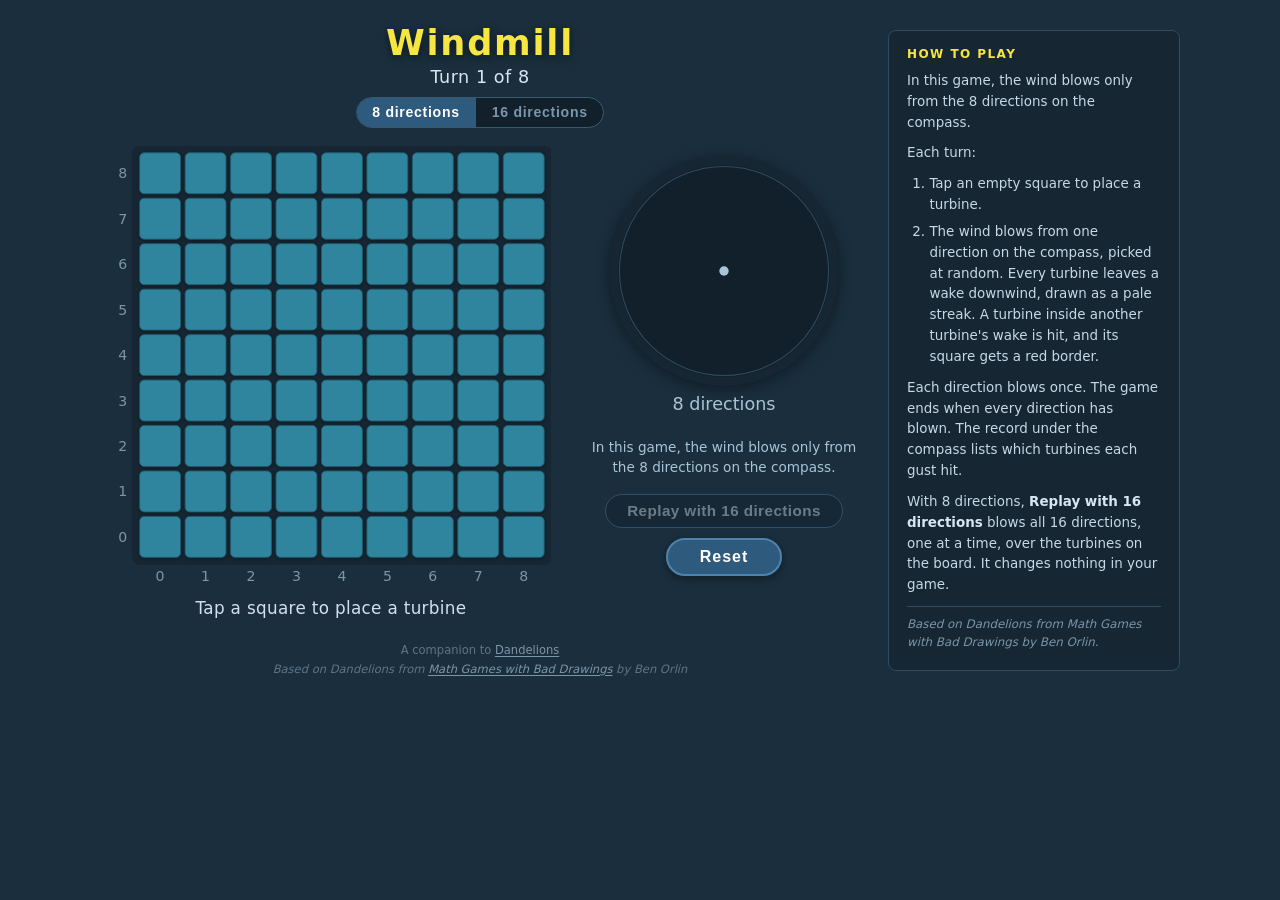
==== index.html @ a36c7919 "Windmill game: board, compass, turns, record, replay, offline app Random wind from the unused direct" ====
<!DOCTYPE html>
<html lang="en">
<head>
  <meta charset="UTF-8">
  <meta name="viewport" content="width=device-width, initial-scale=1.0, maximum-scale=1.0, user-scalable=no">
  <meta name="theme-color" content="#1a2d3a">
  <title>Windmill</title>
  <link rel="manifest" href="manifest.json">
  <link rel="apple-touch-icon" href="icon-192.png">
  <meta name="apple-mobile-web-app-capable" content="yes">
  <meta name="apple-mobile-web-app-status-bar-style" content="black-translucent">
  <link rel="stylesheet" href="style.css">
</head>
<body>
  <div id="page">

    <div id="app">
      <header>
        <h1>Windmill</h1>
        <div id="turn-line">Turn 1 of 8</div>
        <div id="header-controls">
          <div id="setting" role="group" aria-label="Wind directions">
            <button class="set-btn active" data-setting="8"  type="button">8 directions</button>
            <button class="set-btn"        data-setting="16" type="button">16 directions</button>
          </div>
        </div>
      </header>

      <main>
        <div id="board-col">
          <svg id="grid"
               viewBox="-58 -10 968 968"
               role="grid"
               aria-label="Game board, 9 by 9"
               xmlns="http://www.w3.org/2000/svg">
          </svg>
          <div id="status" aria-live="polite">Tap a square to place a turbine</div>
        </div>

        <div id="side-col">
          <div id="compass-wrap">
            <svg id="compass"
                 viewBox="-110 -110 220 220"
                 role="group"
                 aria-label="Wind compass"
                 xmlns="http://www.w3.org/2000/svg">
            </svg>
          </div>
          <div id="compass-caption">8 directions</div>

          <div id="replay-summary" hidden>
            <p id="summary-8"></p>
            <p id="summary-16"></p>
          </div>
          <div id="replay-controls" hidden>
            <button id="pause-btn" class="pill primary" type="button">Pause</button>
            <button id="step-btn"  class="pill"         type="button">Step</button>
            <button id="close-btn" class="pill"         type="button">Close</button>
          </div>

          <div id="legend" aria-hidden="true"></div>

          <p id="rule-line">In this game, the wind blows only from the 8 directions on the compass.</p>

          <ol id="record" aria-label="Record of gusts"></ol>

          <div id="game-buttons">
            <button id="replay-btn" class="pill" type="button" disabled>Replay with 16 directions</button>
            <button id="reset-btn" type="button">Reset</button>
          </div>
        </div>
      </main>

      <footer>
        <p id="game-attribution">
          A companion to <a href="https://mycarta.github.io/Dandelions/" target="_blank" rel="noopener">Dandelions</a><br>
          <em>Based on Dandelions from <a href="https://www.hachettebookgroup.com/titles/ben-orlin/math-games-with-bad-drawings/9780762499861/" target="_blank" rel="noopener">Math Games with Bad Drawings</a> by Ben Orlin</em>
          <!-- TODO: link to the YouTube playlist "Demystifying Offshore Wind" once the channel and playlist exist. -->
        </p>
      </footer>
    </div>

    <aside id="how-to-play" aria-label="How to play">
      <button id="htp-toggle" type="button"
              aria-expanded="false"
              aria-controls="htp-body">How to Play &#x25B8;</button>

      <div id="htp-body" class="htp-collapsed">
        <h2>How to Play</h2>

        <p id="htp-rule">In this game, the wind blows only from the 8 directions on the compass.</p>

        <p>Each turn:</p>
        <ol>
          <li>Tap an empty square to place a turbine.</li>
          <li>The wind blows from one direction on the compass, picked at random.
              Every turbine leaves a wake downwind, drawn as a pale streak.
              A turbine inside another turbine's wake is hit, and its square gets a red border.</li>
        </ol>

        <p>Each direction blows once. The game ends when every direction has blown.
           The record under the compass lists which turbines each gust hit.</p>

        <p>With 8 directions, <strong>Replay with 16 directions</strong> blows all
           16 directions, one at a time, over the turbines on the board. It changes
           nothing in your game.</p>

        <p class="htp-attribution">Based on <em>Dandelions</em> from
           <em>Math Games with Bad Drawings</em> by Ben Orlin.</p>
      </div>
    </aside>

  </div>

  <script src="wake.js"></script>
  <script src="game.js"></script>
  <script>
    if ('serviceWorker' in navigator) {
      navigator.serviceWorker.register('sw.js');
    }
  </script>
</body>
</html>
---- style.css ----
/* WINDMILL — layout and ocean palette.
   Layout adapted from Dandelions' style.css; every green mapped to ocean blue
   (see PROPOSAL.md section 5 and DECISIONS.md). SVG elements never get CSS
   transforms or transform animations: they use SVG transform attributes only. */

[hidden] { display: none !important; }

/* ── Reset & Base ─────────────────────────────────────────────────────────── */

*, *::before, *::after { box-sizing: border-box; margin: 0; padding: 0; }

html, body { height: 100%; }

body {
  background: #1a2e3d;
  color: #e8f0f5;
  font-family: 'Segoe UI', system-ui, -apple-system, sans-serif;
  display: flex;
  justify-content: center;
  align-items: flex-start;
  min-height: 100%;
  padding: 12px 8px 24px;
}

/* ── Page wrapper (game column + How to Play) ────────────────────────────── */

#page {
  display: flex;
  flex-direction: column;
  align-items: center;
  gap: 14px;
  width: 100%;
  max-width: 440px;
}

#app {
  display: flex;
  flex-direction: column;
  align-items: center;
  gap: 14px;
  width: 100%;
}

/* ── Header ───────────────────────────────────────────────────────────────── */

header { text-align: center; width: 100%; }

h1 {
  font-size: clamp(1.6rem, 7vw, 2.2rem);
  font-weight: 700;
  letter-spacing: 0.05em;
  color: #f5e642;
  text-shadow: 0 2px 8px rgba(0,0,0,0.5);
  line-height: 1.1;
}

#turn-line {
  margin-top: 4px;
  font-size: clamp(0.95rem, 3.9vw, 1.1rem);
  color: #d8e6f0;
  letter-spacing: 0.03em;
}

#header-controls {
  display: flex;
  align-items: center;
  justify-content: center;
  flex-wrap: wrap;
  gap: 8px;
  margin-top: 10px;
}

/* Setting toggle: 8 directions / 16 directions */
#setting {
  display: inline-flex;
  border: 1px solid #3a586e;
  border-radius: 999px;
  overflow: hidden;
  background: #11202b;
}

.set-btn {
  background: transparent;
  color: #7a96aa;
  border: none;
  padding: 0.35em 1.1em;
  font-size: clamp(0.78rem, 3.1vw, 0.88rem);
  font-weight: 600;
  letter-spacing: 0.05em;
  cursor: pointer;
  transition: background 0.18s, color 0.18s;
  -webkit-tap-highlight-color: transparent;
  line-height: 1.4;
}

.set-btn:first-child { border-right: 1px solid #3a586e; }
.set-btn.active { background: #2e5a7d; color: #fff; }
.set-btn:not(.active):hover { background: #1f384a; color: #c5d9e8; }
.set-btn:focus-visible { outline: 2px solid #f5e642; outline-offset: -2px; }
.set-btn:disabled { cursor: default; opacity: 0.55; }

/* ── Main layout ──────────────────────────────────────────────────────────── */

main {
  display: flex;
  flex-direction: column;
  align-items: center;
  gap: 14px;
  width: 100%;
}

#board-col, #side-col {
  display: flex;
  flex-direction: column;
  align-items: center;
  gap: 12px;
  width: 100%;
}

/* ── Board ────────────────────────────────────────────────────────────────── */

#grid {
  display: block;
  width: 100%;
  max-width: 440px;
  aspect-ratio: 1;
}

.board-bg { fill: #162632; }

.cell rect {
  fill: #30859e;
  stroke: #205d70;
  stroke-width: 2;
  filter: drop-shadow(0 2px 3px rgba(0,0,0,0.30));
  transition: fill 0.18s ease;
}

.cell.turbine rect { fill: #244f6e; stroke: #1a394f; }

#grid.placing .cell.empty { cursor: pointer; }
#grid.placing .cell.empty:hover rect,
#grid.placing .cell.empty:focus rect {
  fill: #40a8be;
  stroke: #f5e642;
  stroke-width: 3;
  outline: none;
}
.cell:focus { outline: none; }
.cell:focus-visible rect { stroke: #f5e642; stroke-width: 4; }

.axis-label {
  fill: #7a96aa;
  font-size: 31px;
  text-anchor: middle;
  dominant-baseline: central;
  user-select: none;
}

/* Wakes: pale streaks; each has its own opacity, so overlaps look brighter */
.wake {
  fill: #c5d9e8;
  opacity: 0.22;
  pointer-events: none;
}

.hit-border {
  fill: none;
  stroke: #ef9a9a;
  stroke-width: 6;
  pointer-events: none;
}

.l-line {
  fill: none;
  stroke: #ef9a9a;
  stroke-width: 10;
  stroke-linecap: round;
  stroke-linejoin: round;
  pointer-events: none;
}

.l-arrow { fill: #ef9a9a; }

/* Turbine (option B): off-white blades and tower, gold hub, flower-style shadow */
.turbine-symbol {
  pointer-events: none;
  filter: drop-shadow(0 2px 4px rgba(0,0,0,0.55));
}
.turbine-tower, .turbine-blade { fill: #e8f0f5; }
.turbine-hub { fill: #f5e642; }

/* Fade in, opacity only (no transforms on SVG) */
@keyframes fade-in { from { opacity: 0; } }
.fade-in { animation: fade-in 0.35s ease-out both; }
.wake.fade-in { animation-name: wake-in; }
@keyframes wake-in { from { opacity: 0; } to { opacity: 0.22; } }

/* ── Status ───────────────────────────────────────────────────────────────── */

#status {
  font-size: clamp(0.9rem, 3.8vw, 1.05rem);
  color: #d4e0ed;
  text-align: center;
  min-height: 1.5em;
  letter-spacing: 0.02em;
  padding: 0 8px;
}

/* ── Compass ──────────────────────────────────────────────────────────────── */

#compass-wrap {
  width: 100%;
  max-width: 230px;
  aspect-ratio: 1;
  background: #11202b;
  border-radius: 50%;
  box-shadow: 0 3px 14px rgba(0,0,0,0.4), inset 0 0 0 9px #162632;
}

#compass { width: 100%; height: 100%; display: block; }

.compass-ring { fill: none; stroke: #2e4b5f; stroke-width: 1; }
.compass-center { fill: #a8c4d8; }

.dir-text {
  font-size: 13px;
  font-weight: 600;
  letter-spacing: 0.02em;
  fill: #c5d9e8;                 /* not used yet */
  text-anchor: middle;
  dominant-baseline: central;
  user-select: none;
  transition: fill 0.25s;
}
#compass.n16 .dir-text       { font-size: 12px; }
#compass.n16 .dir-text.three { font-size: 10px; }

.dir-text.used        { fill: #1f3c51; }   /* switched off: the compass's own blue */
.dir-text.added       { fill: #94a0f0; }   /* replay: the 8 added directions (periwinkle) */
.dir-text.added.used  { fill: #282f5d; }
.dir-text.active      { fill: #f5e642; font-weight: 700; font-size: 14px; }
#compass.n16 .dir-text.active       { font-size: 13px; }
#compass.n16 .dir-text.three.active { font-size: 11px; }

/* Private tap-to-pick mode (?wind=pick) */
.dir-hit { fill: transparent; }
.dir-group.tappable { cursor: pointer; }
.dir-group.tappable:hover .dir-text { fill: #f5e642; }
.dir-group.tappable .dir-hit { fill: rgba(197, 217, 232, 0.06); }

#compass-caption {
  font-size: clamp(0.95rem, 3.9vw, 1.1rem);
  color: #a8c4d8;
  margin-top: -4px;
}

/* ── Legend ───────────────────────────────────────────────────────────────── */

#legend {
  display: flex;
  flex-wrap: wrap;
  justify-content: center;
  gap: 4px 16px;
  font-size: 0.8rem;
  color: #7a96aa;
}

.legend-item { display: inline-flex; align-items: center; gap: 6px; white-space: nowrap; }

.legend-dot {
  width: 11px;
  height: 11px;
  border-radius: 50%;
  border: 1.5px solid #2e4b5f;
  flex: none;
}

/* ── Rule line ────────────────────────────────────────────────────────────── */

#rule-line {
  font-size: 0.85rem;
  color: #a8c4d8;
  text-align: center;
  line-height: 1.45;
  max-width: 300px;
}

/* ── Record ───────────────────────────────────────────────────────────────── */

#record {
  list-style: none;
  width: 100%;
  max-width: 300px;
  font-size: 0.82rem;
  line-height: 1.6;
  color: #c5d9e8;
  font-variant-numeric: tabular-nums;
}
#record:empty { display: none; }
#record li { border-bottom: 1px solid #22394a; padding: 1px 4px; }
#record li .rec-dir { color: #f5e642; font-weight: 600; display: inline-block; min-width: 2.6em; }
#record li .rec-none { color: #7a96aa; }

/* ── Replay ───────────────────────────────────────────────────────────────── */

#replay-controls { display: flex; gap: 10px; justify-content: center; flex-wrap: wrap; }

#replay-summary {
  text-align: center;
  font-size: clamp(0.85rem, 3.5vw, 0.95rem);
  color: #a8c4d8;
  line-height: 1.45;
  display: flex;
  flex-direction: column;
  gap: 10px;
}
#replay-summary strong {
  display: block;
  font-size: 1.2em;
  font-weight: 700;
  color: #e8f0f5;
}

/* ── Buttons ──────────────────────────────────────────────────────────────── */

#game-buttons {
  display: flex;
  flex-wrap: wrap;
  gap: 10px;
  justify-content: center;
  margin-top: 4px;
}

.pill {
  background: #11202b;
  color: #e8f0f5;
  border: 1.5px solid #4c84af;
  border-radius: 999px;
  padding: 0.5em 1.4em;
  font-size: clamp(0.85rem, 3.5vw, 0.95rem);
  font-weight: 600;
  letter-spacing: 0.03em;
  cursor: pointer;
  transition: background 0.18s, opacity 0.18s;
  -webkit-tap-highlight-color: transparent;
}
.pill:hover:not(:disabled) { background: #1f384a; }
.pill.primary { background: #2e5a7d; }
.pill.primary:hover { background: #38688e; }
.pill:disabled { opacity: 0.4; cursor: default; }
.pill:focus-visible { outline: 2px solid #f5e642; outline-offset: 2px; }

#reset-btn {
  background: #2e5a7d;
  color: #fff;
  border: 2px solid #4c84af;
  border-radius: 999px;
  padding: 0.5em 2em;
  font-size: clamp(0.9rem, 3.8vw, 1rem);
  font-weight: 600;
  letter-spacing: 0.06em;
  cursor: pointer;
  transition: background 0.18s, box-shadow 0.18s;
  box-shadow: 0 3px 10px rgba(0,0,0,0.35);
  -webkit-tap-highlight-color: transparent;
}
#reset-btn:hover  { background: #38688e; }
#reset-btn:active { background: #1b405e; }
#reset-btn:focus-visible { outline: 3px solid #f5e642; outline-offset: 3px; }

/* ── Footer ───────────────────────────────────────────────────────────────── */

footer { width: 100%; display: flex; justify-content: center; }

#game-attribution {
  font-size: 0.72rem;
  color: #5a768a;
  text-align: center;
  line-height: 1.6;
  padding: 0 12px;
}
#game-attribution a { color: #7a96aa; text-decoration: underline; text-underline-offset: 2px; }
#game-attribution a:hover { color: #a8c4d8; }

/* ── How to Play (collapsible) ────────────────────────────────────────────── */

#how-to-play { width: 100%; max-width: 440px; }

#htp-toggle {
  width: 100%;
  background: #162632;
  color: #a8c4d8;
  border: 1px solid #2e4b5f;
  border-radius: 8px;
  padding: 0.55em 1.1em;
  font-size: 0.9rem;
  font-weight: 600;
  letter-spacing: 0.05em;
  cursor: pointer;
  text-align: left;
  -webkit-tap-highlight-color: transparent;
}
#htp-toggle:hover { background: #1f384a; color: #c5d9e8; }
#htp-toggle:focus-visible { outline: 2px solid #f5e642; outline-offset: 2px; }
#htp-toggle[aria-expanded="true"] {
  border-bottom-left-radius: 0;
  border-bottom-right-radius: 0;
  border-bottom-color: transparent;
}

.htp-collapsed { display: none; }

#htp-body {
  background: #162632;
  border: 1px solid #2e4b5f;
  border-top: none;
  border-radius: 0 0 8px 8px;
  padding: 14px 16px 16px;
  display: flex;
  flex-direction: column;
  gap: 10px;
}
#htp-body.htp-collapsed { display: none; }

#htp-body h2 {
  font-size: 0.75rem;
  font-weight: 700;
  letter-spacing: 0.12em;
  text-transform: uppercase;
  color: #f5e642;
}
#htp-body p, #htp-body li { font-size: 0.84rem; line-height: 1.55; color: #c5d9e8; }
#htp-body strong { color: #d8e6f0; font-weight: 600; }
#htp-body ol { padding-left: 1.4em; display: flex; flex-direction: column; gap: 6px; }
.htp-attribution {
  font-size: 0.74rem !important;
  font-style: italic;
  color: #7a96aa !important;
  border-top: 1px solid #2e4b5f;
  padding-top: 8px;
}

/* ── Wider screens ────────────────────────────────────────────────────────── */

@media (min-width: 480px) {
  body { padding: 24px 16px 40px; }
  #app { gap: 18px; }
}

/* Board and compass side by side */
@media (min-width: 760px) {
  #page { max-width: 760px; }
  main { flex-direction: row; align-items: flex-start; justify-content: center; gap: 28px; }
  #board-col { flex: 0 1 460px; }
  #side-col { flex: 0 0 270px; padding-top: 10px; }
  #how-to-play { max-width: 760px; }
}

/* Very wide: How to Play becomes an always-open sidebar */
@media (min-width: 1100px) {
  #page { flex-direction: row; align-items: flex-start; max-width: 1080px; gap: 28px; }
  #app { flex: 0 0 760px; }
  #how-to-play { flex: 1 1 280px; max-width: 300px; padding-top: 6px; }
  #htp-toggle { display: none; }
  #htp-body, #htp-body.htp-collapsed {
    display: flex;
    border: 1px solid #2e4b5f;
    border-radius: 8px;
    padding: 16px 18px 18px;
  }
}

/* ── Short screens (e.g. iPhone SE 375×667) ───────────────────────────────── */

@media (max-height: 700px) and (max-width: 759px) {
  body { padding-top: 8px; padding-bottom: 8px; }
  #app, main { gap: 9px; }
  h1 { font-size: clamp(1.3rem, 6vw, 1.8rem); }
  #header-controls { margin-top: 6px; }
  #grid { max-width: 330px; }
  #compass-wrap { max-width: 180px; }
}
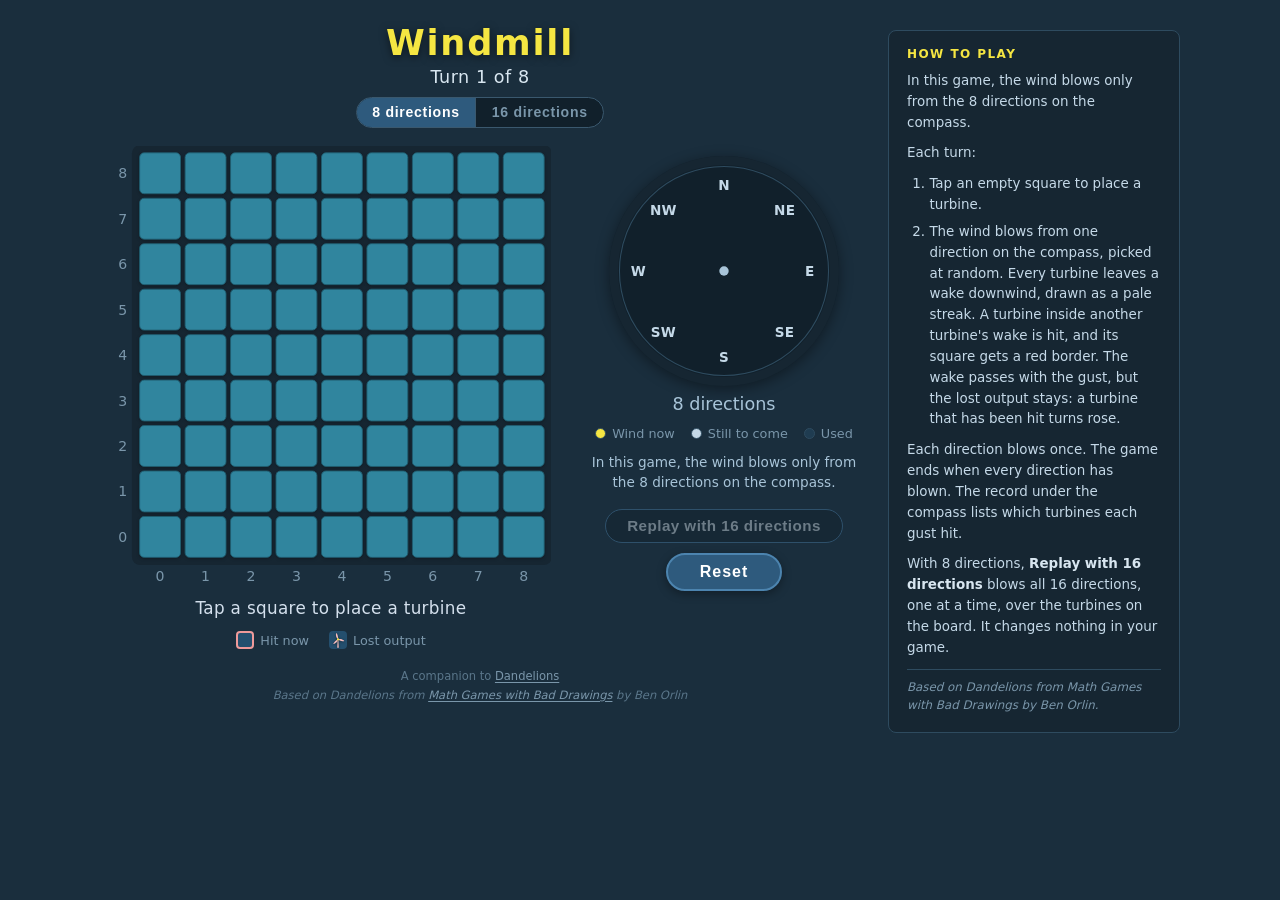
==== commit 5582e7fb: "Turbines keep a lasting mark of lost output (rose) A turbine hit at least once turns rose and stays " ====
--- a/index.html
+++ b/index.html
@@ -35,6 +35,21 @@
                xmlns="http://www.w3.org/2000/svg">
           </svg>
           <div id="status" aria-live="polite">Tap a square to place a turbine</div>
+          <div id="board-legend" aria-hidden="true">
+            <span class="legend-item"><span class="chip chip-hit"></span>Hit now</span>
+            <span class="legend-item">
+              <svg class="chip" viewBox="-30 -30 60 60" xmlns="http://www.w3.org/2000/svg">
+                <g class="turbine-symbol lost" transform="translate(0, -2) scale(0.78)">
+                  <path class="turbine-tower" d="M -1.6 4 L -3.4 36 L 3.4 36 L 1.6 4 Z"/>
+                  <g transform="rotate(-15)">
+                    <path class="turbine-blade" d="M -1.8 -4 C -5.8 -10 -5.2 -19 -1.6 -26 Q 0 -28.4 1.6 -26.6 C 3.2 -19 3.2 -10 1.8 -4 Z"/>
+                    <path class="turbine-blade" transform="rotate(120)" d="M -1.8 -4 C -5.8 -10 -5.2 -19 -1.6 -26 Q 0 -28.4 1.6 -26.6 C 3.2 -19 3.2 -10 1.8 -4 Z"/>
+                    <path class="turbine-blade" transform="rotate(240)" d="M -1.8 -4 C -5.8 -10 -5.2 -19 -1.6 -26 Q 0 -28.4 1.6 -26.6 C 3.2 -19 3.2 -10 1.8 -4 Z"/>
+                  </g>
+                  <circle class="turbine-hub" r="4.6"/>
+                </g>
+              </svg>Lost output</span>
+          </div>
         </div>
 
         <div id="side-col">
@@ -95,7 +110,9 @@
           <li>Tap an empty square to place a turbine.</li>
           <li>The wind blows from one direction on the compass, picked at random.
               Every turbine leaves a wake downwind, drawn as a pale streak.
-              A turbine inside another turbine's wake is hit, and its square gets a red border.</li>
+              A turbine inside another turbine's wake is hit, and its square gets a red border.
+              The wake passes with the gust, but the lost output stays: a turbine that has
+              been hit turns rose.</li>
         </ol>
 
         <p>Each direction blows once. The game ends when every direction has blown.
--- a/style.css
+++ b/style.css
@@ -189,6 +189,9 @@
 }
 .turbine-tower, .turbine-blade { fill: #e8f0f5; }
 .turbine-hub { fill: #f5e642; }
+/* Lost output: hit at least once (rose; the wake passes, the loss stays) */
+.turbine-symbol.lost .turbine-tower,
+.turbine-symbol.lost .turbine-blade { fill: #f4bcbc; }
 
 /* Fade in, opacity only (no transforms on SVG) */
 @keyframes fade-in { from { opacity: 0; } }
@@ -267,6 +270,25 @@
 }
 
 .legend-item { display: inline-flex; align-items: center; gap: 6px; white-space: nowrap; }
+
+#board-legend {
+  display: flex;
+  flex-wrap: wrap;
+  justify-content: center;
+  gap: 4px 20px;
+  font-size: 0.8rem;
+  color: #7a96aa;
+  margin-top: -4px;
+}
+.chip {
+  width: 18px;
+  height: 18px;
+  border-radius: 4px;
+  background: #244f6e;
+  flex: none;
+}
+.chip-hit { border: 2px solid #ef9a9a; }
+svg.chip { display: block; }
 
 .legend-dot {
   width: 11px;
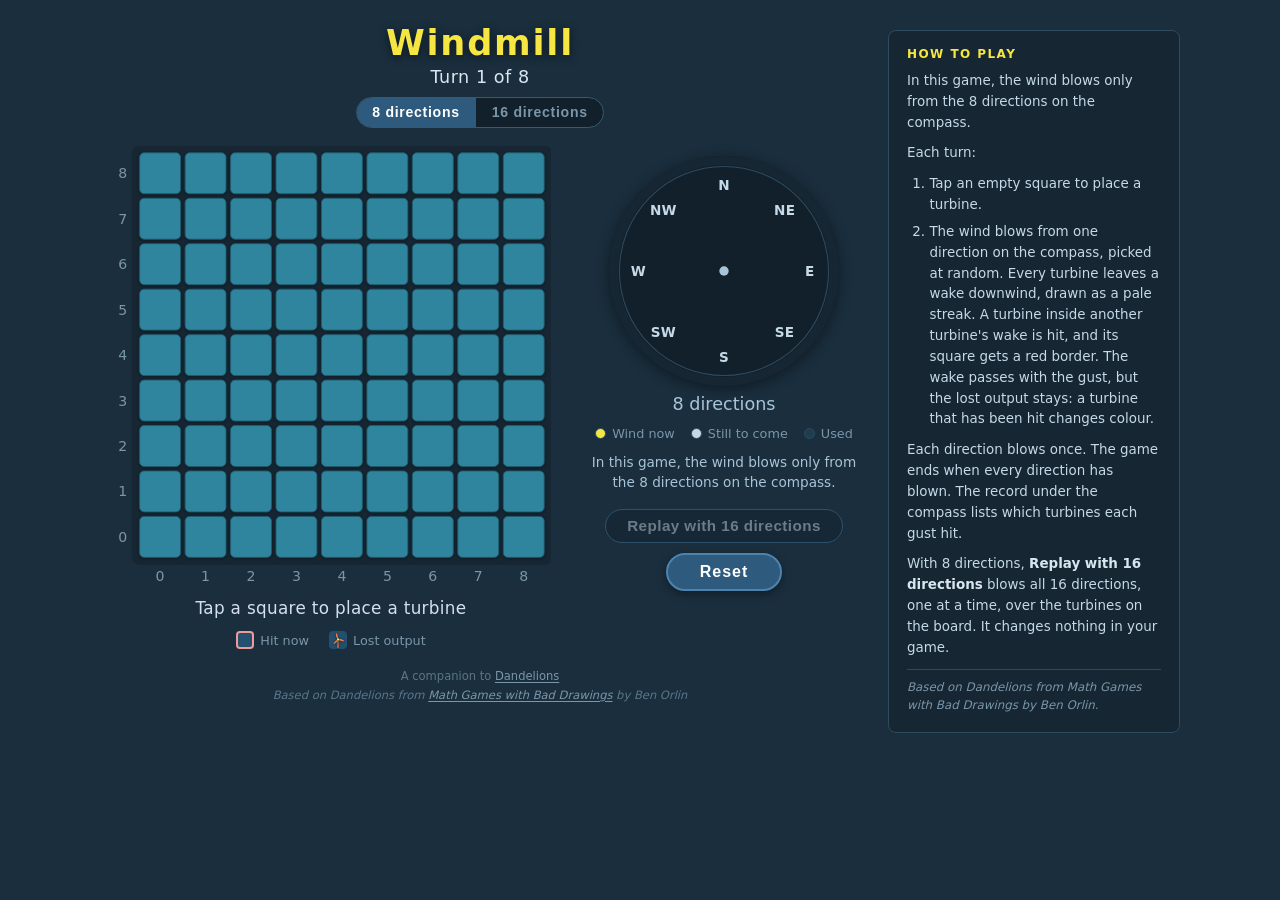
==== commit 7d5490f7: "Lost output in vermilion; replay end without borders, compass lit as a key The pale rose read as off" ====
--- a/index.html
+++ b/index.html
@@ -112,7 +112,7 @@
               Every turbine leaves a wake downwind, drawn as a pale streak.
               A turbine inside another turbine's wake is hit, and its square gets a red border.
               The wake passes with the gust, but the lost output stays: a turbine that has
-              been hit turns rose.</li>
+              been hit changes colour.</li>
         </ol>
 
         <p>Each direction blows once. The game ends when every direction has blown.
--- a/style.css
+++ b/style.css
@@ -60,6 +60,8 @@
   color: #d8e6f0;
   letter-spacing: 0.03em;
 }
+
+#turn-line .line { display: block; }
 
 #header-controls {
   display: flex;
@@ -189,9 +191,9 @@
 }
 .turbine-tower, .turbine-blade { fill: #e8f0f5; }
 .turbine-hub { fill: #f5e642; }
-/* Lost output: hit at least once (rose; the wake passes, the loss stays) */
+/* Lost output: hit at least once (vermilion; the wake passes, the loss stays) */
 .turbine-symbol.lost .turbine-tower,
-.turbine-symbol.lost .turbine-blade { fill: #f4bcbc; }
+.turbine-symbol.lost .turbine-blade { fill: #f0743c; }
 
 /* Fade in, opacity only (no transforms on SVG) */
 @keyframes fade-in { from { opacity: 0; } }
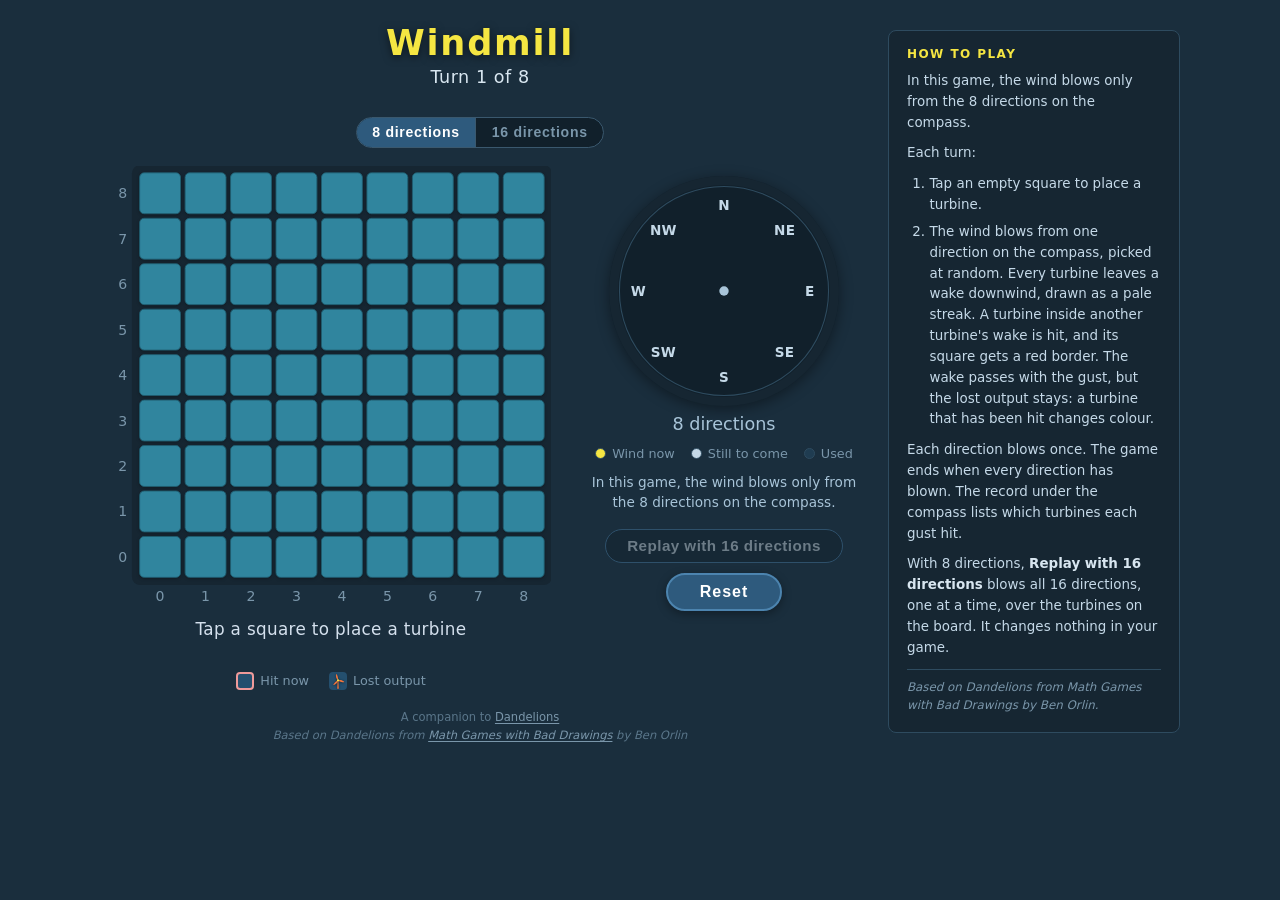
==== commit b4065bf4: "Pin the board and compass: two-line header and status everywhere The header under the title is alway" ====
--- a/index.html
+++ b/index.html
@@ -17,7 +17,7 @@
     <div id="app">
       <header>
         <h1>Windmill</h1>
-        <div id="turn-line">Turn 1 of 8</div>
+        <div id="turn-line"><span class="line">Turn 1 of 8</span><span class="line">&nbsp;</span></div>
         <div id="header-controls">
           <div id="setting" role="group" aria-label="Wind directions">
             <button class="set-btn active" data-setting="8"  type="button">8 directions</button>
--- a/style.css
+++ b/style.css
@@ -207,7 +207,9 @@
   font-size: clamp(0.9rem, 3.8vw, 1.05rem);
   color: #d4e0ed;
   text-align: center;
-  min-height: 1.5em;
+  /* Always room for two lines, so the compass below never moves on a phone */
+  line-height: 1.35;
+  min-height: 2.7em;
   letter-spacing: 0.02em;
   padding: 0 8px;
 }
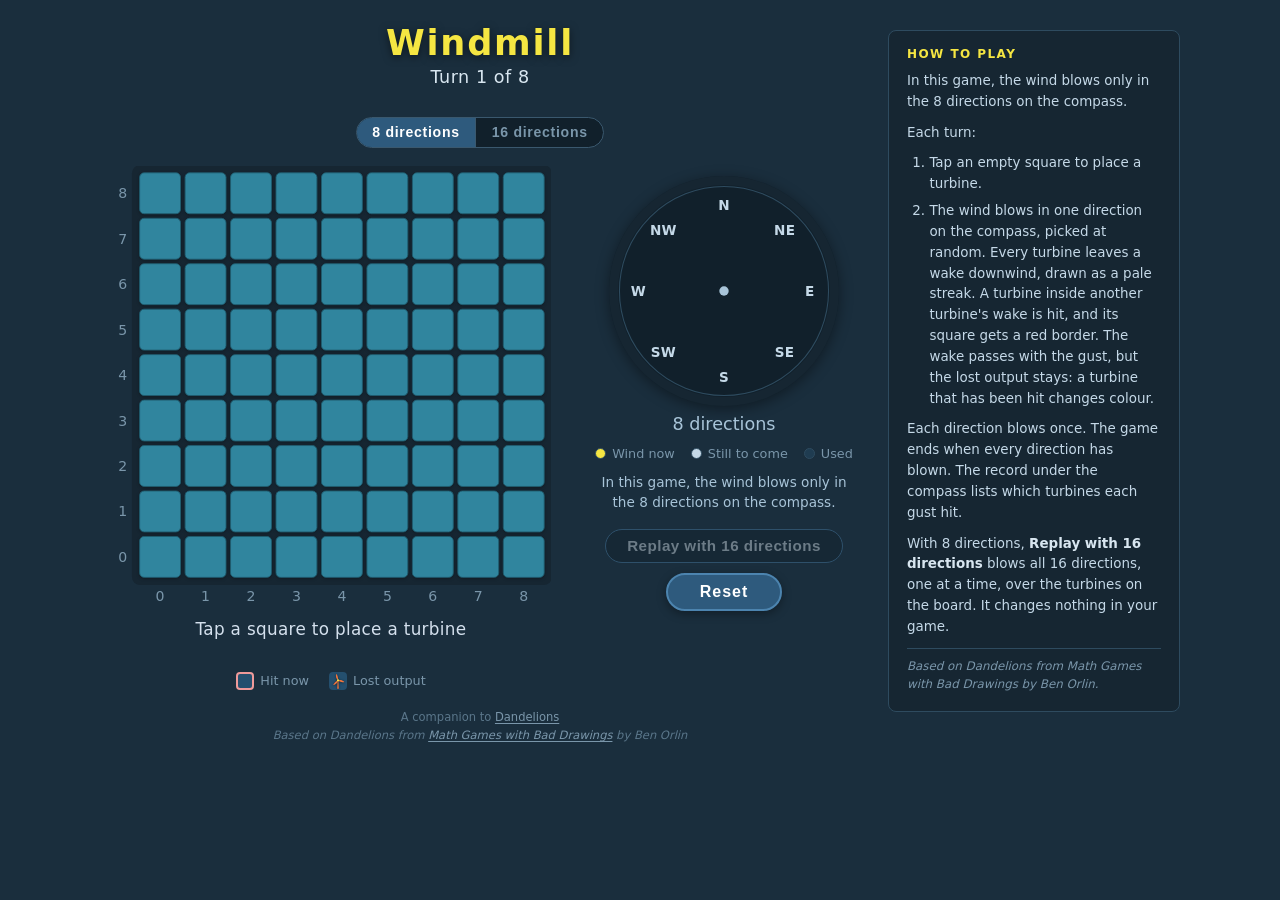
==== commit 8eeb5029: "Name winds for where they blow toward, as in Dandelions A NE wind now blows toward the north-east, s" ====
--- a/index.html
+++ b/index.html
@@ -75,7 +75,7 @@
 
           <div id="legend" aria-hidden="true"></div>
 
-          <p id="rule-line">In this game, the wind blows only from the 8 directions on the compass.</p>
+          <p id="rule-line">In this game, the wind blows only in the 8 directions on the compass.</p>
 
           <ol id="record" aria-label="Record of gusts"></ol>
 
@@ -103,12 +103,12 @@
       <div id="htp-body" class="htp-collapsed">
         <h2>How to Play</h2>
 
-        <p id="htp-rule">In this game, the wind blows only from the 8 directions on the compass.</p>
+        <p id="htp-rule">In this game, the wind blows only in the 8 directions on the compass.</p>
 
         <p>Each turn:</p>
         <ol>
           <li>Tap an empty square to place a turbine.</li>
-          <li>The wind blows from one direction on the compass, picked at random.
+          <li>The wind blows in one direction on the compass, picked at random.
               Every turbine leaves a wake downwind, drawn as a pale streak.
               A turbine inside another turbine's wake is hit, and its square gets a red border.
               The wake passes with the gust, but the lost output stays: a turbine that has
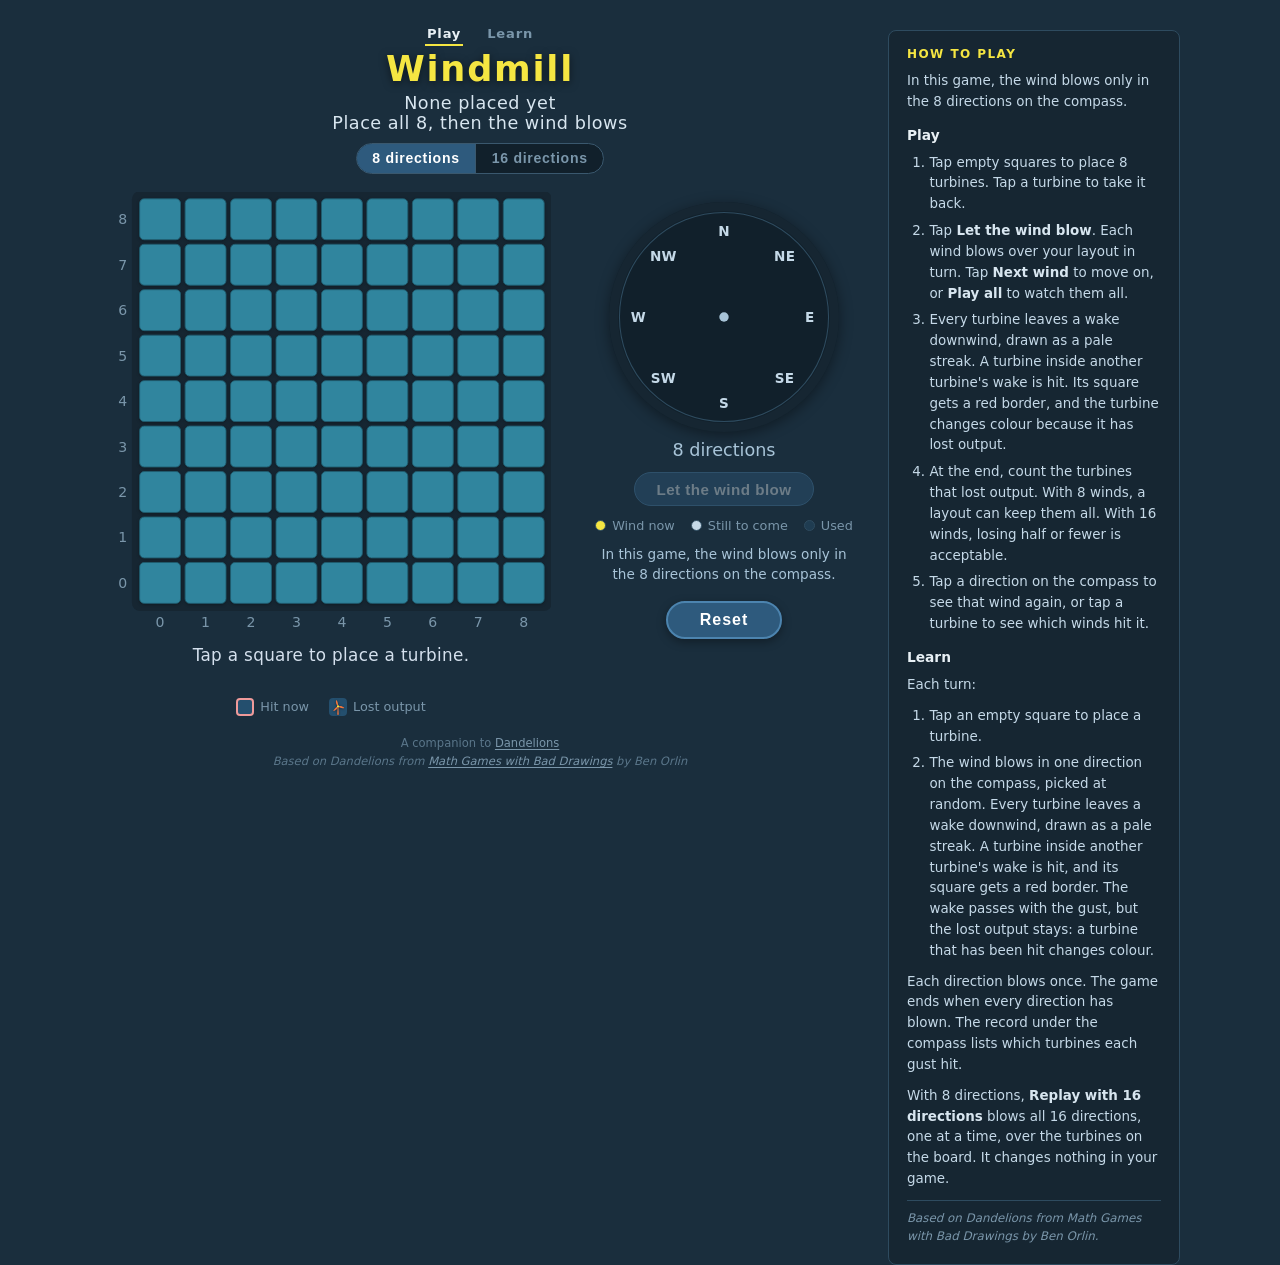
==== commit 51978486: "Play mode: place 8 turbines, then every wind judges the layout Two public modes behind tabs above th" ====
--- a/index.html
+++ b/index.html
@@ -16,6 +16,10 @@
 
     <div id="app">
       <header>
+        <nav id="mode-tabs" role="tablist" aria-label="Mode">
+          <button class="mode-tab active" data-mode="play"  role="tab" aria-selected="true"  type="button">Play</button>
+          <button class="mode-tab"        data-mode="learn" role="tab" aria-selected="false" type="button">Learn</button>
+        </nav>
         <h1>Windmill</h1>
         <div id="turn-line"><span class="line">Turn 1 of 8</span><span class="line">&nbsp;</span></div>
         <div id="header-controls">
@@ -73,6 +77,12 @@
             <button id="close-btn" class="pill"         type="button">Close</button>
           </div>
 
+          <div id="play-controls">
+            <button id="start-btn" class="pill primary" type="button" disabled>Let the wind blow</button>
+            <button id="next-btn"  class="pill primary" type="button" hidden>Next wind</button>
+            <button id="all-btn"   class="pill"         type="button" hidden>Play all</button>
+          </div>
+
           <div id="legend" aria-hidden="true"></div>
 
           <p id="rule-line">In this game, the wind blows only in the 8 directions on the compass.</p>
@@ -105,6 +115,22 @@
 
         <p id="htp-rule">In this game, the wind blows only in the 8 directions on the compass.</p>
 
+        <h3>Play</h3>
+        <ol>
+          <li>Tap empty squares to place 8 turbines. Tap a turbine to take it back.</li>
+          <li>Tap <strong>Let the wind blow</strong>. Each wind blows over your layout in turn.
+              Tap <strong>Next wind</strong> to move on, or
+              <strong>Play all</strong> to watch them all.</li>
+          <li>Every turbine leaves a wake downwind, drawn as a pale streak.
+              A turbine inside another turbine's wake is hit. Its square gets a red border,
+              and the turbine changes colour because it has lost output.</li>
+          <li>At the end, count the turbines that lost output. With 8 winds, a layout can
+              keep them all. With 16 winds, losing half or fewer is acceptable.</li>
+          <li>Tap a direction on the compass to see that wind again, or tap a turbine to see
+              which winds hit it.</li>
+        </ol>
+
+        <h3>Learn</h3>
         <p>Each turn:</p>
         <ol>
           <li>Tap an empty square to place a turbine.</li>
--- a/style.css
+++ b/style.css
@@ -53,6 +53,31 @@
   text-shadow: 0 2px 8px rgba(0,0,0,0.5);
   line-height: 1.1;
 }
+
+/* Mode tabs above the title: Play | Learn */
+#mode-tabs {
+  display: flex;
+  justify-content: center;
+  gap: 22px;
+  margin: 0 0 4px;
+}
+
+.mode-tab {
+  background: none;
+  border: none;
+  border-bottom: 2px solid transparent;
+  color: #7a96aa;
+  font: inherit;
+  font-size: 0.82rem;
+  font-weight: 600;
+  letter-spacing: 0.06em;
+  padding: 2px 2px 3px;
+  cursor: pointer;
+  -webkit-tap-highlight-color: transparent;
+}
+.mode-tab.active { color: #e8f0f5; border-bottom-color: #f5e642; }
+.mode-tab:not(.active):hover { color: #c5d9e8; }
+.mode-tab:focus-visible { outline: 2px solid #f5e642; outline-offset: 2px; }
 
 #turn-line {
   margin-top: 4px;
@@ -191,6 +216,22 @@
 }
 .turbine-tower, .turbine-blade { fill: #e8f0f5; }
 .turbine-hub { fill: #f5e642; }
+
+/* Play review: the turbine being looked at */
+.select-border {
+  fill: none;
+  stroke: #f5e642;
+  stroke-width: 4;
+  pointer-events: none;
+}
+
+#play-controls {
+  display: flex;
+  justify-content: center;
+  gap: 10px;
+  flex-wrap: wrap;
+}
+#play-controls[hidden] { display: none; }
 /* Lost output: hit at least once (vermilion; the wake passes, the loss stays) */
 .turbine-symbol.lost .turbine-tower,
 .turbine-symbol.lost .turbine-blade { fill: #f0743c; }
@@ -456,6 +497,7 @@
   text-transform: uppercase;
   color: #f5e642;
 }
+#htp-body h3 { font-size: 0.86rem; font-weight: 700; color: #e8f0f5; margin-top: 4px; }
 #htp-body p, #htp-body li { font-size: 0.84rem; line-height: 1.55; color: #c5d9e8; }
 #htp-body strong { color: #d8e6f0; font-weight: 600; }
 #htp-body ol { padding-left: 1.4em; display: flex; flex-direction: column; gap: 6px; }
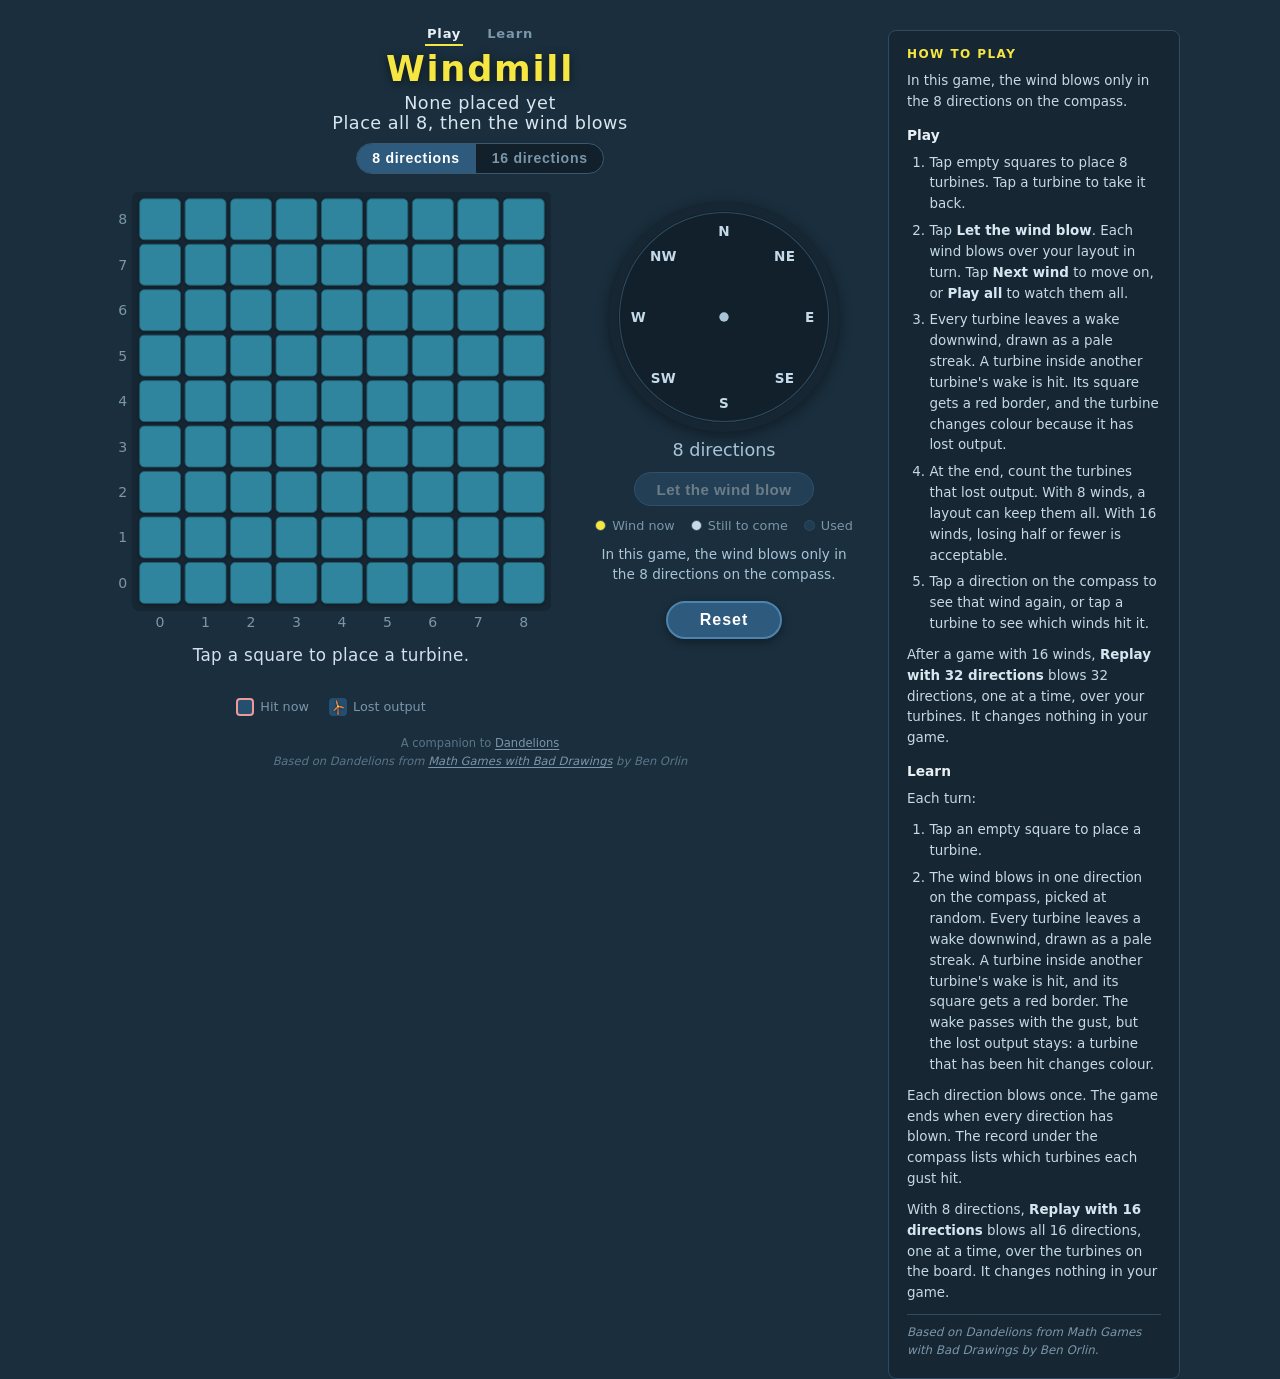
==== commit 6487e3b1: "Play: replay the finished layout with 32 directions after a 16-wind game The same static replay as L" ====
--- a/index.html
+++ b/index.html
@@ -81,6 +81,7 @@
             <button id="start-btn" class="pill primary" type="button" disabled>Let the wind blow</button>
             <button id="next-btn"  class="pill primary" type="button" hidden>Next wind</button>
             <button id="all-btn"   class="pill"         type="button" hidden>Play all</button>
+      <button id="replay32-btn" class="pill"      type="button" hidden>Replay with 32 directions</button>
           </div>
 
           <div id="legend" aria-hidden="true"></div>
@@ -130,6 +131,9 @@
               which winds hit it.</li>
         </ol>
 
+        <p>After a game with 16 winds, <strong>Replay with 32 directions</strong> blows
+           32 directions, one at a time, over your turbines. It changes nothing in your game.</p>
+
         <h3>Learn</h3>
         <p>Each turn:</p>
         <ol>
--- a/style.css
+++ b/style.css
@@ -287,6 +287,10 @@
 .dir-text.used        { fill: #1f3c51; }   /* switched off: the compass's own blue */
 .dir-text.added       { fill: #94a0f0; }   /* replay: the 8 added directions (periwinkle) */
 .dir-text.added.used  { fill: #282f5d; }
+/* Play's 32-direction replay: the 16 in-between directions as ticks on the ring */
+.dir-tick              { stroke: #94a0f0; stroke-width: 2.5; stroke-linecap: round; }
+.dir-tick.used         { stroke: #282f5d; }
+.dir-tick.active       { stroke: #f5e642; stroke-width: 4.5; }
 .dir-text.active      { fill: #f5e642; font-weight: 700; font-size: 14px; }
 #compass.n16 .dir-text.active       { font-size: 13px; }
 #compass.n16 .dir-text.three.active { font-size: 11px; }
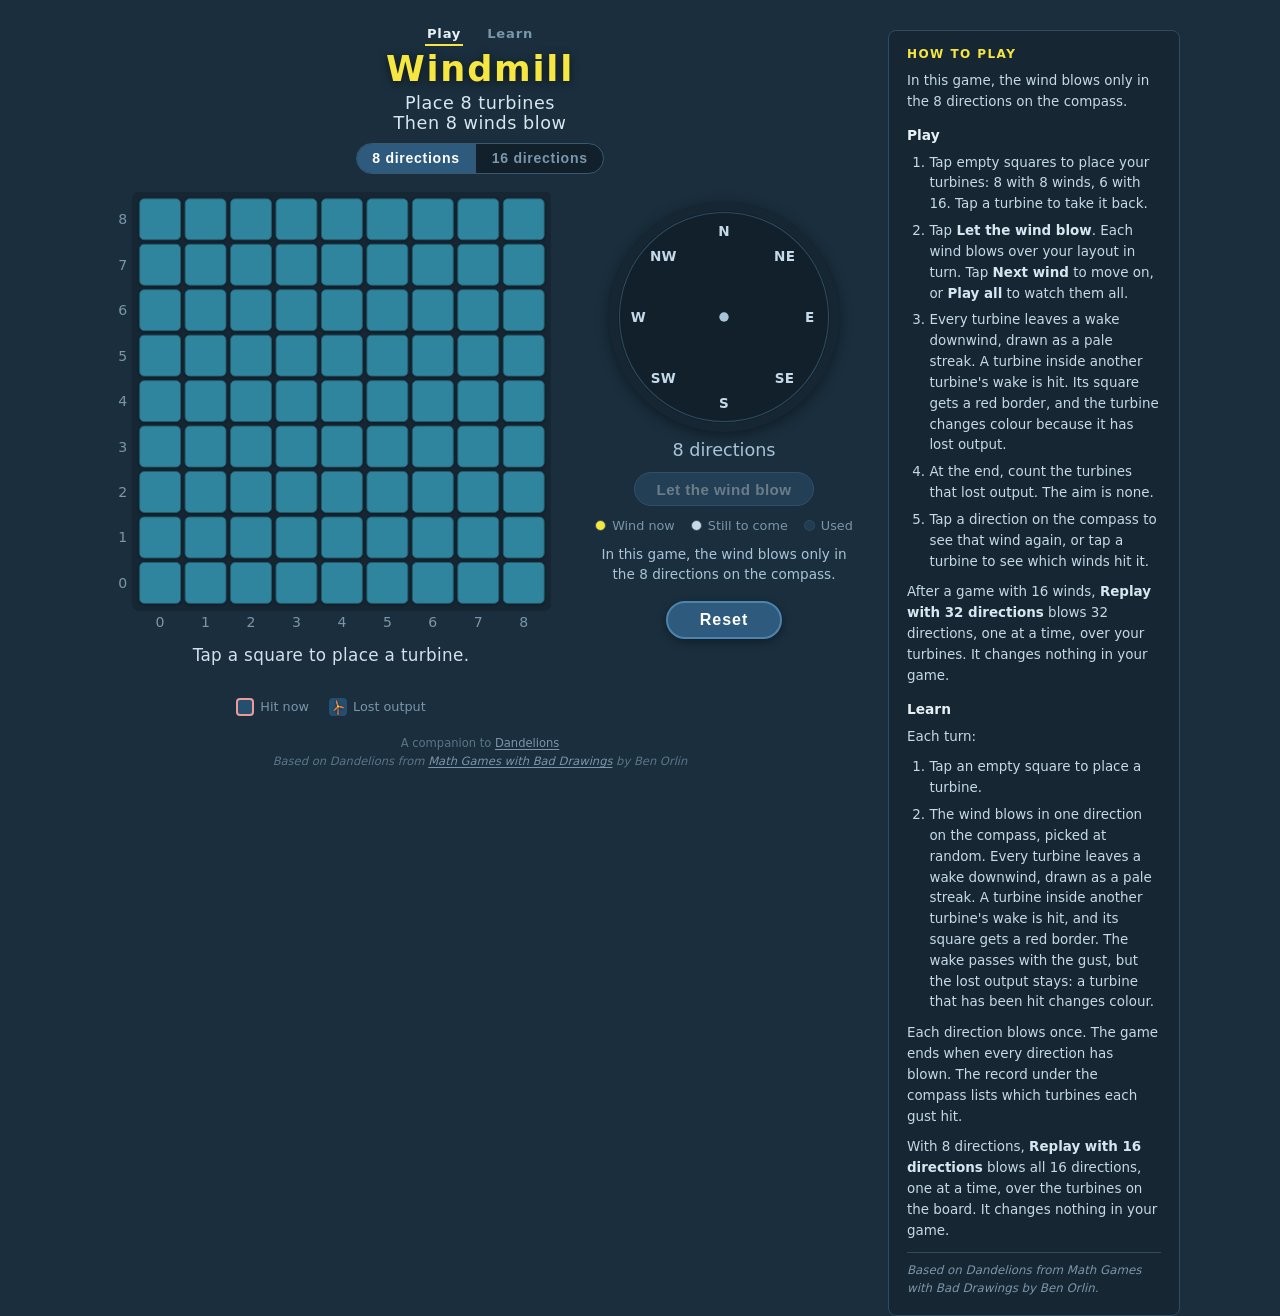
==== commit 68b33436: "Play: 6 turbines with 16 winds, aim none; placing texts swapped; phone fit - Play places 8 turbines " ====
--- a/index.html
+++ b/index.html
@@ -118,15 +118,15 @@
 
         <h3>Play</h3>
         <ol>
-          <li>Tap empty squares to place 8 turbines. Tap a turbine to take it back.</li>
+          <li>Tap empty squares to place your turbines: 8 with 8 winds, 6 with 16.
+              Tap a turbine to take it back.</li>
           <li>Tap <strong>Let the wind blow</strong>. Each wind blows over your layout in turn.
               Tap <strong>Next wind</strong> to move on, or
               <strong>Play all</strong> to watch them all.</li>
           <li>Every turbine leaves a wake downwind, drawn as a pale streak.
               A turbine inside another turbine's wake is hit. Its square gets a red border,
               and the turbine changes colour because it has lost output.</li>
-          <li>At the end, count the turbines that lost output. With 8 winds, a layout can
-              keep them all. With 16 winds, losing half or fewer is acceptable.</li>
+          <li>At the end, count the turbines that lost output. The aim is none.</li>
           <li>Tap a direction on the compass to see that wind again, or tap a turbine to see
               which winds hit it.</li>
         </ol>
--- a/style.css
+++ b/style.css
@@ -543,13 +543,14 @@
   }
 }
 
-/* ── Short screens (e.g. iPhone SE 375×667) ───────────────────────────────── */
-
-@media (max-height: 700px) and (max-width: 759px) {
+/* ── Phones up to 900px tall (iPhone SE to iPhone 13/14): board and whole
+   compass on one screen, also in the Home Screen app under the status bar ── */
+
+@media (max-height: 900px) and (max-width: 759px) {
   body { padding-top: 8px; padding-bottom: 8px; }
   #app, main { gap: 9px; }
   h1 { font-size: clamp(1.3rem, 6vw, 1.8rem); }
   #header-controls { margin-top: 6px; }
   #grid { max-width: 330px; }
-  #compass-wrap { max-width: 180px; }
-}
+  #compass-wrap { max-width: 170px; }
+}
